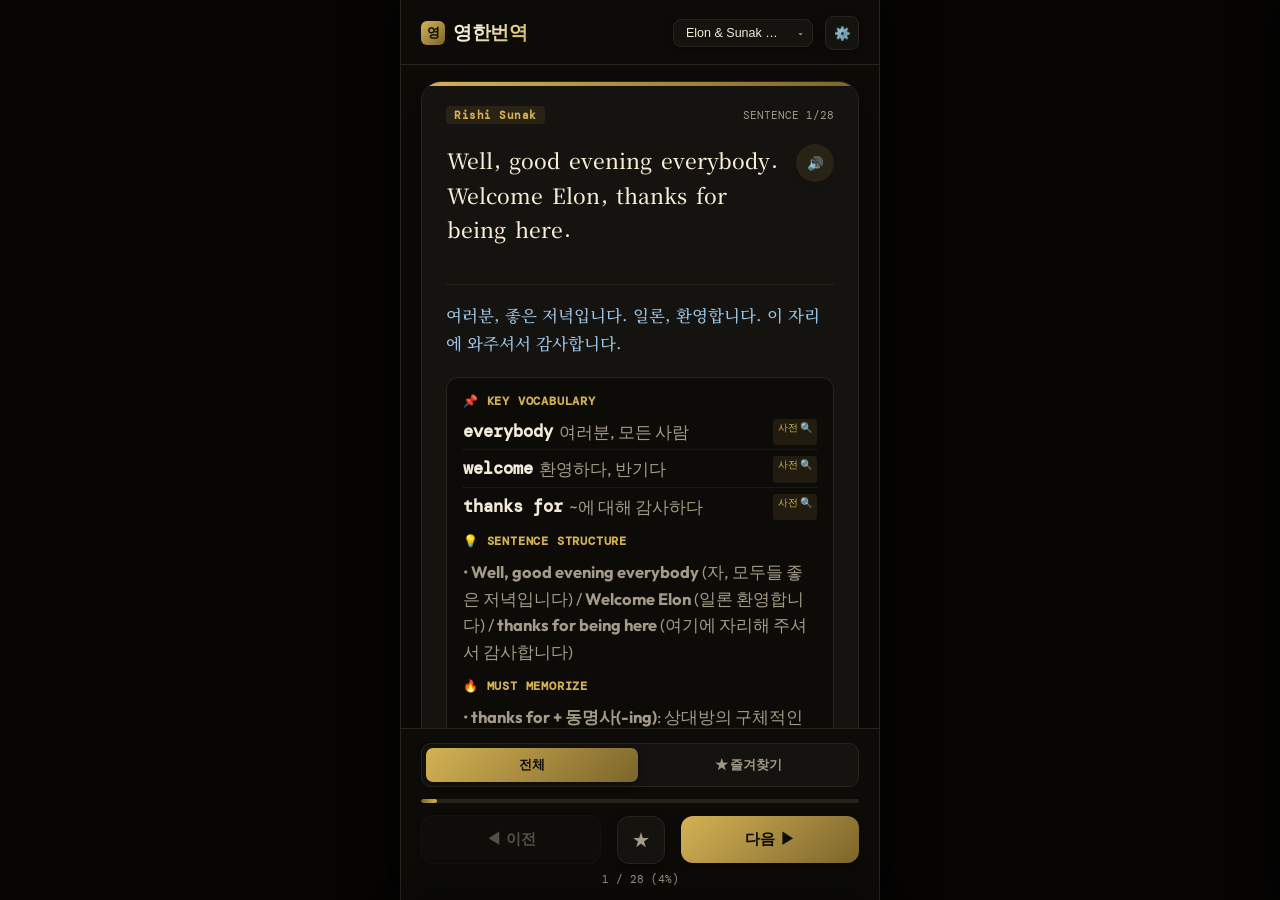
==== index.html @ 8bb88178 "Add user manual and NULMARU attribution" ====
<!DOCTYPE html>
<html lang="ko" data-theme="dark">
<head>
  <meta charset="UTF-8">
  <meta name="viewport" content="width=device-width, initial-scale=1.0, maximum-scale=1.0, user-scalable=no, viewport-fit=cover">
  
  <!-- SEO 및 모바일 웹앱 설정 -->
  <title>영한번역 — 스마트폰용 영어 학습 웹앱</title>
  <meta name="description" content="한 페이지에 한 문장씩, 원어민 발음 듣기와 번역, 상세한 구조 분석 및 필수 암기 단어장으로 영어 회화와 인터뷰를 마스터하는 모바일 학습 앱입니다.">
  <meta name="apple-mobile-web-app-capable" content="yes">
  <meta name="mobile-web-app-capable" content="yes">
  <meta name="apple-mobile-web-app-status-bar-style" content="black-translucent">
  <meta name="apple-mobile-web-app-title" content="영한번역">
  <meta name="theme-color" content="#0c0b08">

  <!-- PWA 매니페스트 및 아이콘 -->
  <link rel="manifest" href="manifest.webmanifest">
  <link rel="apple-touch-icon" href="icon-192.png">
  <link rel="icon" type="image/png" href="icon-192.png">

  <!-- 스타일시트 링크 -->
  <link rel="stylesheet" href="style.css">
</head>
<body>

  <div class="app-container">
    
    <!-- ── 상단 헤더 바 ── -->
    <header>
      <div class="brand">
        <div class="logo-icon">영</div>
        <h1>영한번역</h1>
      </div>
      <div class="header-controls">
        <div class="select-wrapper">
          <select id="file-select" class="file-select" title="학습할 파일 선택">
            <!-- 자바스크립트에서 동적 로드 -->
          </select>
        </div>
        <button id="settings-btn" class="icon-btn" aria-label="설정 열기">
          ⚙️
        </button>
      </div>
    </header>

    <!-- ── 메인 카드 영역 ── -->
    <main id="card-container">
      <article class="study-card" id="study-card">
        <!-- 자바스크립트(app.js)에서 현재 학습 문장 렌더링 -->
      </article>
    </main>

    <!-- ── 하단 고정 제어 바 ── -->
    <footer>
      <!-- 학습 모드 토글 (전체 / 즐겨찾기 복습) -->
      <div class="mode-toggle" id="mode-toggle" role="tablist" aria-label="학습 모드">
        <button class="mode-opt active" data-mode="all" role="tab">전체</button>
        <button class="mode-opt" data-mode="starred" role="tab">★ 즐겨찾기</button>
      </div>

      <!-- 진행률 표시선 -->
      <div class="progress-bar-container">
        <div class="progress-bar" id="progress-bar"></div>
      </div>
      
      <!-- 버튼 그룹 -->
      <div class="navigation-controls">
        <button id="prev-btn" class="nav-btn" aria-label="이전 문장">
          ◀ 이전
        </button>
        <button id="bookmark-btn" class="bookmark-btn" aria-label="문장 즐겨찾기">
          ★
        </button>
        <button id="next-btn" class="nav-btn primary" aria-label="다음 문장">
          다음 ▶
        </button>
      </div>
      
      <!-- 진행률 텍스트 표시 -->
      <div id="progress-text" style="font-family: var(--font-mono); font-size: 11px; text-align: center; color: var(--text-secondary); margin-top: -4px;">
        0 / 0 (0%)
      </div>
    </footer>

    <!-- ── 단어 클릭 시 노출되는 사전 검색 미니 팝업 ── -->
    <div id="word-popup" class="word-popup">
      <div class="word-popup-header">
        <span id="popup-word" class="popup-word">word</span>
        <button id="popup-close" class="popup-close" aria-label="팝업 닫기">&times;</button>
      </div>
      <div class="popup-links">
        <a id="dict-naver" href="#" target="_blank" class="dict-btn">
          Naver 사전 🔍
        </a>
        <a id="dict-cambridge" href="#" target="_blank" class="dict-btn">
          Cambridge 🇬🇧
        </a>
      </div>
    </div>

    <!-- ── 어두운 배경 오버레이 (설정 및 팝업용) ── -->
    <div id="dim-overlay" class="dim-overlay"></div>

    <!-- ── 우측 슬라이드-인 설정 패널 ── -->
    <aside id="settings-panel" class="settings-panel">
      <div class="settings-header">
        <h2>앱 및 학습 설정</h2>
        <button id="close-settings-btn" class="icon-btn" aria-label="설정 닫기">&times;</button>
      </div>
      
      <div class="settings-content">
        <!-- 0. 학습 파일 선택 대시보드 -->
        <div class="setting-group">
          <label>학습할 영어 파일 선택</label>
          <div id="file-list-dashboard" class="file-list-dashboard">
            <!-- 자바스크립트에서 터치용 카드 목록 동적 로드 -->
          </div>
        </div>

        <!-- 0-1. 쉬운 사용자 매뉴얼 -->
        <div class="setting-group">
          <details class="manual-box" open>
            <summary>📘 쉬운 사용자 매뉴얼</summary>
            <div class="manual-content">
              <section>
                <h3>1. 기본 학습</h3>
                <p>한 화면에 영어 문장 하나가 나옵니다. 단어를 눌러 사전을 열고, 🔊 버튼으로 발음을 들으세요.</p>
              </section>
              <section>
                <h3>2. 번역과 설명 보기</h3>
                <p>카드를 누르거나 Space 키를 누르면 한국어 번역과 구조 설명을 볼 수 있습니다. 항상 보려면 아래 설정에서 켜두면 됩니다.</p>
              </section>
              <section>
                <h3>3. 복습하기</h3>
                <p>중요한 문장은 ★로 저장하세요. 하단의 ★ 즐겨찾기 탭에서 저장한 문장만 빠르게 다시 볼 수 있습니다.</p>
              </section>
              <section>
                <h3>4. 새 영어 자료 넣기</h3>
                <p>HTML/JSON/TXT 파일을 업로드하거나, 웹주소를 넣어 핵심 영어 문단을 추출하거나, 영문 텍스트를 직접 붙여넣을 수 있습니다.</p>
              </section>
              <section>
                <h3>5. 자동 보강</h3>
                <p>번역이 없는 영어 자료는 자동으로 한국어 번역과 단어 설명을 보강합니다. 결과가 마음에 들지 않으면 텍스트칸에서 수정한 뒤 저장하세요.</p>
              </section>
            </div>
          </details>
        </div>

        <!-- 1. 테마 선택 -->
        <div class="setting-group">
          <label>앱 테마</label>
          <div class="theme-picker">
            <button class="theme-opt" data-theme="dark">Dark</button>
            <button class="theme-opt" data-theme="light">Light</button>
            <button class="theme-opt" data-theme="sepia">Sepia</button>
          </div>
        </div>

        <!-- 2. 글자 크기 조절 -->
        <div class="setting-group">
          <label>글자 크기</label>
          <div class="slider-container">
            <input type="range" id="font-size-slider" class="range-slider" min="0" max="3" step="1" value="1">
            <span id="font-size-val" class="slider-val">보통</span>
          </div>
        </div>

        <!-- 2-1. 카드 분량 (한 페이지에 담는 영어 분량) -->
        <div class="setting-group">
          <label>한 페이지 분량 (가져온 파일에 적용)</label>
          <div class="slider-container">
            <input type="range" id="card-density-slider" class="range-slider" min="0" max="2" step="1" value="1">
            <span id="card-density-val" class="slider-val">보통</span>
          </div>
          <div style="font-size: 11px; color: var(--text-muted); margin-top: -2px;">
            * 문장 길이·맥락·화자를 고려해 카드 크기를 자동 조정합니다. 기본 인터뷰에는 적용되지 않습니다.
          </div>
        </div>

        <!-- 3. 발음 듣기 속도 -->
        <div class="setting-group">
          <label>영어 듣기 재생 배속</label>
          <div class="slider-container">
            <input type="range" id="tts-speed-slider" class="range-slider" min="0.5" max="2.0" step="0.25" value="1.0">
            <span id="tts-speed-val" class="slider-val">1.00x</span>
          </div>
        </div>

        <!-- 4. 발음 목소리 선택 -->
        <div class="setting-group">
          <label>영어 발음 억양/목소리</label>
          <select id="voice-select" class="settings-select" title="TTS 발음 선택">
            <!-- 자바스크립트에서 영어 권역 발음 자동 색출 -->
          </select>
        </div>

        <!-- 5. 자동 발음 설정 -->
        <div class="setting-group">
          <div class="setting-row">
            <span>새 문장 진입 시 영어 자동 재생</span>
            <label class="switch">
              <input type="checkbox" id="autoplay-toggle">
              <span class="toggle-slider"></span>
            </label>
          </div>
        </div>

        <!-- 6. 번역 항상 표시 설정 -->
        <div class="setting-group">
          <div class="setting-row">
            <span>번역 및 상세 설명 항상 노출</span>
            <label class="switch">
              <input type="checkbox" id="always-show-toggle">
              <span class="toggle-slider"></span>
            </label>
          </div>
        </div>

        <!-- 7. 업로드 자동 보강 설정 -->
        <div class="setting-group">
          <div class="setting-row">
            <span>업로드 시 번역·단어 설명 자동 보강</span>
            <label class="switch">
              <input type="checkbox" id="auto-enrich-toggle">
              <span class="toggle-slider"></span>
            </label>
          </div>
          <div class="setting-row" style="margin-top: 10px;">
            <span>번역 없는 문장은 외부 자동 번역 사용</span>
            <label class="switch">
              <input type="checkbox" id="external-translate-toggle">
              <span class="toggle-slider"></span>
            </label>
          </div>
          <div style="font-size: 11px; color: var(--text-muted); margin-top: 8px; line-height: 1.5;">
            * 이미 번역/설명이 있는 HTML은 그대로 보존합니다. 번역이 없는 영어 문장은 문장 단위로 자동 번역을 시도하고, 핵심 단어·구문 설명은 앱 안에서 보강합니다.
          </div>
        </div>

        <!-- ── 영어 학습 문장 파일 입력 및 임포트 ── -->
        <div class="setting-group" style="margin-top: 10px; padding-top: 20px; border-top: 1px solid var(--border-color);">
          <label>학습용 새 영어 파일 가져오기</label>
          <div class="file-manager-box">
            <!-- 방법 A: 파일 탐색기 업로드 -->
            <label for="file-upload" class="file-input-label">
              📁 HTML / JSON / TXT 파일 가져오기
              <input type="file" id="file-upload" accept=".html,.htm,.json,.txt">
            </label>
            
            <div style="font-size: 11px; color: var(--text-muted); text-align: center; margin: -4px 0 4px;">
              * 전용 HTML, 일반 HTML 문서, JSON, TXT를 그대로 넣을 수 있습니다.
            </div>

            <!-- 방법 B: 웹주소에서 핵심 영어 추출 -->
            <div style="font-size: 12px; color: var(--text-main); font-weight: 700; margin-top: 8px;">
              웹주소에서 핵심 영어 추출
            </div>
            <div class="url-import-row">
              <input id="url-paste" class="url-paste-input" type="url" inputmode="url" placeholder="예: https://www.spacex.com/mission">
              <button id="url-import-btn" class="submit-btn url-import-btn">추출</button>
            </div>
            <div id="url-import-status" class="url-import-status" aria-live="polite">
              * 웹페이지의 핵심 영어 문단을 아래 텍스트칸에 붙여넣습니다. CORS 차단 시 읽기용 텍스트 프록시를 사용합니다.
            </div>

            <!-- 방법 C: 직접 복사 붙여넣기 -->
            <div style="font-size: 12px; color: var(--text-main); font-weight: 700; margin-top: 8px;">
              영문 텍스트 직접 붙여넣기
            </div>
            <textarea id="text-paste" class="text-paste-area" placeholder="영문 기사, 대본, 가사, 문단을 그대로 붙여넣으세요.&#10;웹주소 추출 결과도 여기에 자동으로 들어옵니다.&#10;&#10;번역이 있으면 기존 형식도 가능:&#10;영어 문장 | 한국어 번역 | 단어=뜻;단어2=뜻"></textarea>
            <div style="font-size: 11px; color: var(--text-muted); line-height: 1.5;">
              * 순수 영문만 붙여넣어도 문장/줄 단위 카드로 나누고, 번역·단어 설명을 자동 보강합니다.
            </div>
            <button id="text-submit-btn" class="submit-btn">영문 텍스트로 카드 만들기</button>
          </div>
        </div>

        <!-- 푸터 안내 -->
        <div class="settings-footer-note">
          영한번역 v1.3.4 · Smartphone English Study PWA<br>
          Developer: NULMARU · © 2026 NULMARU<br>
          * Space바(번역보기) / 방향키(이동) / Enter(발음) 단축키 지원
        </div>
      </div>
    </aside>

  </div>

  <!-- 자바스크립트 로딩 -->
  <script src="default_data.js"></script>
  <script src="app.js"></script>
</body>
</html>
---- style.css ----
/* 
 * 영한번역 영어 학습 웹앱 - 프리미엄 모바일 최적화 스타일시트
 */

@import url('https://fonts.googleapis.com/css2?family=DM+Mono:ital,wght@0,400;0,500;1,400&family=Noto+Serif+KR:wght@400;600;700&family=Outfit:wght@300;400;500;600;700&display=swap');

/* ── 디자인 시스템 토큰 (테마별 변수) ── */
:root {
  /* [Dark Theme - Default] */
  --bg-color: #0c0b08;
  --surface-color: #14130f;
  --surface-hover: #1c1a14;
  --border-color: #26241b;
  --border-glow: rgba(212, 178, 84, 0.15);
  --accent-color: #d4b254;
  --accent-dim: #7c652b;
  --accent-light: rgba(212, 178, 84, 0.1);
  --text-primary: #f2ebd9;
  --text-secondary: #a39b88;
  --text-en: #f8eed6;
  --text-ko: #9ec5e6;
  --text-muted: #5e594b;
  --shadow-sm: 0 2px 8px rgba(0, 0, 0, 0.4);
  --shadow-lg: 0 10px 30px rgba(0, 0, 0, 0.6);
  --font-sans: 'Outfit', -apple-system, BlinkMacSystemFont, "Segoe UI", Roboto, sans-serif;
  --font-serif: 'Noto Serif KR', 'Georgia', serif;
  --font-mono: 'DM Mono', monospace;
  --safe-bottom: env(safe-area-inset-bottom, 0px);
  --safe-top: env(safe-area-inset-top, 0px);
}

/* [Light Theme] */
[data-theme="light"] {
  --bg-color: #f7f5f0;
  --surface-color: #ffffff;
  --surface-hover: #fcfbf9;
  --border-color: #e5decb;
  --border-glow: rgba(181, 137, 24, 0.1);
  --accent-color: #b58918;
  --accent-dim: #ebd496;
  --accent-light: rgba(181, 137, 24, 0.08);
  --text-primary: #211d15;
  --text-secondary: #6e6450;
  --text-en: #1c1810;
  --text-ko: #2a577d;
  --text-muted: #9e9581;
  --shadow-sm: 0 2px 8px rgba(0, 0, 0, 0.05);
  --shadow-lg: 0 10px 30px rgba(139, 126, 95, 0.15);
}

/* [Sepia Theme] */
[data-theme="sepia"] {
  --bg-color: #eedebd;
  --surface-color: #f6ebd2;
  --surface-hover: #faedd6;
  --border-color: #dcbfa0;
  --border-glow: rgba(140, 98, 24, 0.15);
  --accent-color: #8c6218;
  --accent-dim: #cba363;
  --accent-light: rgba(140, 98, 24, 0.08);
  --text-primary: #2e2417;
  --text-secondary: #66523c;
  --text-en: #2a1f11;
  --text-ko: #1f4b6d;
  --text-muted: #947e65;
  --shadow-sm: 0 2px 8px rgba(92, 70, 42, 0.08);
  --shadow-lg: 0 10px 30px rgba(92, 70, 42, 0.18);
}

/* ── 기본 레이아웃 및 리셋 ── */
* {
  margin: 0;
  padding: 0;
  box-sizing: border-box;
  -webkit-tap-highlight-color: transparent;
  user-select: none;
}

body {
  background-color: var(--bg-color);
  color: var(--text-primary);
  font-family: var(--font-sans);
  height: 100vh;
  height: 100dvh;
  display: flex;
  flex-direction: column;
  overflow: hidden;
  transition: background-color 0.3s ease, color 0.3s ease;
  position: relative;
}

/* ── 웹앱 컨테이너 및 헤더 ── */
.app-container {
  width: 100%;
  max-width: 480px;
  margin: 0 auto;
  height: 100vh;
  height: 100dvh;
  display: flex;
  flex-direction: column;
  background-color: var(--bg-color);
  border-left: 1px solid var(--border-color);
  border-right: 1px solid var(--border-color);
  position: relative;
  overflow: hidden;
}

header {
  padding: calc(16px + var(--safe-top)) 20px 14px;
  background: linear-gradient(180deg, var(--bg-color) 80%, rgba(0,0,0,0) 100%);
  display: flex;
  justify-content: space-between;
  align-items: center;
  z-index: 10;
  border-bottom: 1px solid var(--border-color);
}

.brand {
  display: flex;
  align-items: center;
  gap: 8px;
}

.logo-icon {
  width: 24px;
  height: 24px;
  background: linear-gradient(135deg, var(--accent-color), var(--accent-dim));
  border-radius: 6px;
  display: flex;
  align-items: center;
  justify-content: center;
  color: var(--bg-color);
  font-weight: 700;
  font-size: 13px;
}

.brand h1 {
  font-size: 19px;
  font-weight: 700;
  letter-spacing: -0.5px;
  background: linear-gradient(135deg, var(--text-primary) 30%, var(--accent-color) 100%);
  -webkit-background-clip: text;
  -webkit-text-fill-color: transparent;
}

.header-controls {
  display: flex;
  align-items: center;
  gap: 12px;
}

.select-wrapper {
  position: relative;
}

.file-select {
  appearance: none;
  background-color: var(--surface-color);
  border: 1px solid var(--border-color);
  color: var(--text-primary);
  padding: 6px 30px 6px 12px;
  font-size: 12.5px;
  font-weight: 500;
  border-radius: 8px;
  outline: none;
  max-width: 140px;
  white-space: nowrap;
  overflow: hidden;
  text-overflow: ellipsis;
  cursor: pointer;
  box-shadow: var(--shadow-sm);
  transition: all 0.2s ease;
}

.file-select:focus {
  border-color: var(--accent-color);
  box-shadow: 0 0 0 2px var(--accent-light);
}

.select-wrapper::after {
  content: "▾";
  position: absolute;
  right: 10px;
  top: 50%;
  transform: translateY(-50%);
  font-size: 10px;
  color: var(--text-secondary);
  pointer-events: none;
}

.icon-btn {
  background: var(--surface-color);
  border: 1px solid var(--border-color);
  color: var(--text-primary);
  width: 34px;
  height: 34px;
  border-radius: 8px;
  display: flex;
  align-items: center;
  justify-content: center;
  cursor: pointer;
  transition: all 0.2s ease;
  box-shadow: var(--shadow-sm);
}

.icon-btn:active {
  transform: scale(0.95);
  background-color: var(--surface-hover);
}

/* ── 메인 카드 스크롤 영역 ── */
main {
  flex: 1;
  overflow-y: auto;
  -webkit-overflow-scrolling: touch;
  padding: 16px 20px 24px;
  display: flex;
  flex-direction: column;
}

.study-card {
  background-color: var(--surface-color);
  border: 1px solid var(--border-color);
  border-radius: 20px;
  padding: 24px;
  min-height: 280px;
  display: flex;
  flex-direction: column;
  flex-shrink: 0;
  box-shadow: var(--shadow-lg);
  position: relative;
  overflow: hidden;
  transition: border-color 0.3s ease, transform 0.3s cubic-bezier(0.16, 1, 0.3, 1);
  margin: auto 0;
}

.study-card::before {
  content: '';
  position: absolute;
  top: 0;
  left: 0;
  width: 100%;
  height: 4px;
  background: linear-gradient(90deg, var(--accent-color), var(--accent-dim));
}

.study-card.fade-out {
  opacity: 0;
  transform: translateY(-10px);
}

.study-card.fade-in {
  opacity: 1;
  transform: translateY(0);
}

.card-header-info {
  display: flex;
  justify-content: space-between;
  align-items: center;
  margin-bottom: 20px;
  font-family: var(--font-mono);
  font-size: 11px;
  color: var(--text-secondary);
}

.speaker-tag {
  background-color: var(--accent-light);
  color: var(--accent-color);
  padding: 2px 8px;
  border-radius: 4px;
  font-weight: 600;
  letter-spacing: 0.5px;
}

/* [섹션 1: 영어 문장] */
.en-section {
  position: relative;
  margin-bottom: 20px;
}

.sentence-en-container {
  display: flex;
  align-items: flex-start;
  gap: 12px;
}

.sentence-en {
  font-size: 21px;
  line-height: 1.6;
  font-family: var(--font-serif);
  color: var(--text-en);
  font-weight: 500;
  flex: 1;
  user-select: text;
}

/* 단어 클릭 모드 */
.word-span {
  display: inline-block;
  cursor: pointer;
  border-bottom: 1px dotted transparent;
  transition: all 0.15s ease;
  padding: 0 1px;
  border-radius: 2px;
}

.word-span:hover {
  background-color: var(--accent-light);
  color: var(--accent-color);
  border-bottom-color: var(--accent-color);
}

.speak-btn {
  background: var(--accent-light);
  border: none;
  color: var(--accent-color);
  width: 38px;
  height: 38px;
  border-radius: 50%;
  display: flex;
  align-items: center;
  justify-content: center;
  cursor: pointer;
  flex-shrink: 0;
  transition: all 0.2s ease;
  box-shadow: 0 2px 6px rgba(0,0,0,0.1);
}

.speak-btn:active {
  transform: scale(0.9);
  background-color: var(--accent-color);
  color: var(--surface-color);
}

.speak-btn.speaking {
  background-color: rgba(255, 77, 77, 0.15);
  color: #ff4d4d;
  animation: pulse-ring 1.5s infinite;
}

@keyframes pulse-ring {
  0% {
    box-shadow: 0 0 0 0 rgba(255, 77, 77, 0.4);
  }
  70% {
    box-shadow: 0 0 0 10px rgba(255, 77, 77, 0);
  }
  100% {
    box-shadow: 0 0 0 0 rgba(255, 77, 77, 0);
  }
}

/* [트리거: 번역보기 버튼] */
.reveal-trigger {
  margin: 10px 0;
  width: 100%;
  background: linear-gradient(135deg, var(--surface-hover), var(--surface-color));
  border: 1px dashed var(--border-color);
  color: var(--text-secondary);
  font-size: 14px;
  font-weight: 500;
  padding: 16px;
  border-radius: 12px;
  cursor: pointer;
  transition: all 0.25s cubic-bezier(0.4, 0, 0.2, 1);
  display: flex;
  align-items: center;
  justify-content: center;
  gap: 8px;
}

.reveal-trigger:active, .reveal-trigger:hover {
  border-color: var(--accent-color);
  color: var(--accent-color);
  background-color: var(--accent-light);
}

.study-card.revealed .reveal-trigger {
  display: none;
}

/* [결과 콘텐츠 박스] */
.revealed-content {
  display: none;
  opacity: 0;
  transform: translateY(10px);
  transition: all 0.3s ease;
}

.study-card.revealed .revealed-content {
  display: block;
  opacity: 1;
  transform: translateY(0);
}

.divider {
  height: 1px;
  background-color: var(--border-color);
  margin: 16px 0;
}

/* [섹션 2: 한글 번역] */
.ko-section {
  margin-bottom: 20px;
}

.sentence-ko {
  font-size: 16.5px;
  line-height: 1.7;
  color: var(--text-ko);
  font-family: var(--font-serif);
  font-weight: 500;
  user-select: text;
}

/* [섹션 3: 상세 설명] */
.notes-section {
  background-color: var(--bg-color);
  border: 1px solid var(--border-color);
  border-radius: 12px;
  padding: 14px 16px;
  font-size: inherit;
  line-height: 1.6;
}

.notes-section h3 {
  font-size: 12px;
  color: var(--accent-color);
  text-transform: uppercase;
  letter-spacing: 0.8px;
  margin-bottom: 8px;
  font-family: var(--font-mono);
}

.words-list {
  display: flex;
  flex-direction: column;
  gap: 6px;
  margin-bottom: 12px;
}

.word-item {
  display: flex;
  flex-wrap: wrap;
  gap: 6px;
  border-bottom: 1px dotted var(--border-color);
  padding-bottom: 4px;
}

.word-item:last-child {
  border-bottom: none;
  padding-bottom: 0;
}

.word-name {
  font-weight: 600;
  color: var(--text-primary);
  font-family: var(--font-mono);
}

.word-meaning {
  color: var(--text-secondary);
}

.dict-link {
  font-size: 10px;
  color: var(--accent-color);
  text-decoration: none;
  background-color: var(--accent-light);
  padding: 1px 5px;
  border-radius: 3px;
  margin-left: auto;
  font-weight: 500;
}

.dict-link:active {
  background-color: var(--accent-color);
  color: var(--surface-color);
}

.grammar-notes, .idiom-notes {
  margin-top: 10px;
  padding-top: 10px;
  border-top: 1px solid var(--border-color);
  color: var(--text-secondary);
  user-select: text;
}

/* [단어 사전 미니 팝업] */
.word-popup {
  position: fixed;
  bottom: 0;
  left: 50%;
  transform: translate(-50%, 100%);
  width: 100%;
  max-width: 480px;
  background-color: var(--surface-color);
  border-top: 2px solid var(--accent-color);
  border-radius: 20px 20px 0 0;
  box-shadow: 0 -10px 30px rgba(0,0,0,0.3);
  padding: 20px;
  z-index: 100;
  transition: transform 0.3s cubic-bezier(0.16, 1, 0.3, 1);
}

.word-popup.active {
  transform: translate(-50%, 0);
}

.word-popup-header {
  display: flex;
  justify-content: space-between;
  align-items: center;
  margin-bottom: 16px;
}

.popup-word {
  font-size: 20px;
  font-weight: 700;
  color: var(--accent-color);
}

.popup-close {
  background: none;
  border: none;
  color: var(--text-secondary);
  font-size: 22px;
  cursor: pointer;
}

.popup-links {
  display: grid;
  grid-template-columns: 1fr 1fr;
  gap: 12px;
}

.dict-btn {
  display: flex;
  align-items: center;
  justify-content: center;
  gap: 8px;
  padding: 12px;
  background-color: var(--bg-color);
  border: 1px solid var(--border-color);
  color: var(--text-primary);
  border-radius: 10px;
  text-decoration: none;
  font-size: 13.5px;
  font-weight: 500;
  transition: all 0.2s ease;
}

.dict-btn:active {
  background-color: var(--accent-light);
  border-color: var(--accent-color);
}

.dim-overlay {
  position: fixed;
  inset: 0;
  background-color: rgba(0, 0, 0, 0.5);
  opacity: 0;
  pointer-events: none;
  z-index: 90;
  transition: opacity 0.3s ease;
}

.dim-overlay.active {
  opacity: 1;
  pointer-events: auto;
}

/* ── 하단 컨트롤 바 ── */
footer {
  position: relative;
  background: var(--bg-color);
  padding: 14px 20px calc(14px + var(--safe-bottom));
  display: flex;
  flex-direction: column;
  gap: 12px;
  z-index: 10;
  border-top: 1px solid var(--border-color);
}

/* 진행 바 */
.progress-bar-container {
  width: 100%;
  height: 4px;
  background-color: var(--border-color);
  border-radius: 2px;
  overflow: hidden;
  position: relative;
}

.progress-bar {
  height: 100%;
  width: 0%;
  background: linear-gradient(90deg, var(--accent-dim), var(--accent-color));
  border-radius: 2px;
  transition: width 0.3s cubic-bezier(0.4, 0, 0.2, 1);
}

.navigation-controls {
  display: flex;
  justify-content: space-between;
  align-items: center;
  gap: 16px;
}

.nav-btn {
  flex: 1;
  background-color: var(--surface-color);
  border: 1px solid var(--border-color);
  color: var(--text-primary);
  padding: 14px 20px;
  font-size: 15px;
  font-weight: 600;
  border-radius: 12px;
  cursor: pointer;
  transition: all 0.2s ease;
  display: flex;
  align-items: center;
  justify-content: center;
  gap: 8px;
  box-shadow: var(--shadow-sm);
}

.nav-btn:active {
  transform: scale(0.97);
  background-color: var(--surface-hover);
}

.nav-btn.primary {
  background: linear-gradient(135deg, var(--accent-color), var(--accent-dim));
  color: var(--bg-color);
  border: none;
}

.nav-btn.primary:active {
  background: var(--accent-dim);
}

.nav-btn:disabled {
  opacity: 0.3;
  pointer-events: none;
}

.bookmark-btn {
  background-color: var(--surface-color);
  border: 1px solid var(--border-color);
  color: var(--text-secondary);
  width: 48px;
  height: 48px;
  border-radius: 12px;
  display: flex;
  align-items: center;
  justify-content: center;
  cursor: pointer;
  transition: all 0.2s ease;
  font-size: 18px;
  box-shadow: var(--shadow-sm);
}

.bookmark-btn:active {
  transform: scale(0.95);
}

.bookmark-btn.active {
  color: #ffb703;
  border-color: rgba(255, 183, 3, 0.3);
  background-color: rgba(255, 183, 3, 0.05);
}

/* ── 설정 모달 윈도우 (Slide-in) ── */
.settings-panel {
  position: fixed;
  top: 0;
  right: 0;
  width: 85%;
  max-width: 380px;
  height: 100%;
  background-color: var(--surface-color);
  box-shadow: -10px 0 30px rgba(0, 0, 0, 0.5);
  z-index: 110;
  transform: translateX(100%);
  transition: transform 0.3s cubic-bezier(0.16, 1, 0.3, 1);
  display: flex;
  flex-direction: column;
}

.settings-panel.active {
  transform: translateX(0);
}

.settings-header {
  padding: calc(20px + var(--safe-top)) 20px 16px;
  border-bottom: 1px solid var(--border-color);
  display: flex;
  justify-content: space-between;
  align-items: center;
}

.settings-header h2 {
  font-size: 18px;
  font-weight: 700;
}

.settings-content {
  flex: 1;
  overflow-y: auto;
  padding: 20px;
  display: flex;
  flex-direction: column;
  gap: 24px;
}

.setting-group {
  display: flex;
  flex-direction: column;
  gap: 8px;
}

.setting-group label {
  font-size: 12.5px;
  font-weight: 600;
  color: var(--text-secondary);
  text-transform: uppercase;
  letter-spacing: 0.8px;
}

.setting-row {
  display: flex;
  justify-content: space-between;
  align-items: center;
  padding: 6px 0;
}

.setting-row span {
  font-size: 14.5px;
  font-weight: 500;
}

/* [테마 선택기] */
.theme-picker {
  display: grid;
  grid-template-columns: repeat(3, 1fr);
  gap: 8px;
  background-color: var(--bg-color);
  padding: 4px;
  border-radius: 8px;
  border: 1px solid var(--border-color);
}

.theme-opt {
  border: none;
  background: none;
  color: var(--text-secondary);
  padding: 8px 4px;
  font-size: 12px;
  font-weight: 600;
  border-radius: 6px;
  cursor: pointer;
  transition: all 0.2s ease;
}

.theme-opt.active {
  background-color: var(--surface-color);
  color: var(--accent-color);
  box-shadow: var(--shadow-sm);
}

/* [폰트 크기 슬라이더 / 목소리 배속] */
.slider-container {
  display: flex;
  align-items: center;
  gap: 12px;
}

.range-slider {
  flex: 1;
  height: 4px;
  background-color: var(--bg-color);
  border-radius: 2px;
  outline: none;
  appearance: none;
  accent-color: var(--accent-color);
}

.slider-val {
  font-family: var(--font-mono);
  font-size: 12px;
  color: var(--text-secondary);
  min-width: 32px;
  text-align: right;
}

/* [토글 스위치] */
.switch {
  position: relative;
  display: inline-block;
  width: 44px;
  height: 24px;
}

.switch input {
  opacity: 0;
  width: 0;
  height: 0;
}

.toggle-slider {
  position: absolute;
  cursor: pointer;
  inset: 0;
  background-color: var(--bg-color);
  border: 1px solid var(--border-color);
  transition: .25s;
  border-radius: 24px;
}

.toggle-slider:before {
  position: absolute;
  content: "";
  height: 16px;
  width: 16px;
  left: 3px;
  bottom: 3px;
  background-color: var(--text-secondary);
  transition: .25s;
  border-radius: 50%;
}

input:checked + .toggle-slider {
  background-color: var(--accent-light);
  border-color: var(--accent-color);
}

input:checked + .toggle-slider:before {
  transform: translateX(20px);
  background-color: var(--accent-color);
}

/* [설정 선택창] */
.settings-select {
  background-color: var(--bg-color);
  border: 1px solid var(--border-color);
  color: var(--text-primary);
  padding: 8px 12px;
  font-size: 13.5px;
  border-radius: 8px;
  outline: none;
  cursor: pointer;
  width: 100%;
}

.settings-select:focus {
  border-color: var(--accent-color);
}

/* [사용자 매뉴얼] */
.manual-box {
  background: linear-gradient(135deg, var(--bg-color), rgba(224, 184, 90, 0.08));
  border: 1px solid var(--border-color);
  border-radius: 12px;
  overflow: hidden;
}

.manual-box summary {
  padding: 12px 14px;
  color: var(--text-primary);
  font-size: 13px;
  font-weight: 700;
  cursor: pointer;
  list-style: none;
}

.manual-box summary::-webkit-details-marker {
  display: none;
}

.manual-box summary::after {
  content: "열기/닫기";
  float: right;
  color: var(--text-muted);
  font-size: 10px;
  font-weight: 500;
}

.manual-content {
  display: grid;
  gap: 8px;
  padding: 0 12px 12px;
}

.manual-content section {
  background-color: var(--surface-color);
  border: 1px solid var(--border-color);
  border-radius: 10px;
  padding: 10px;
}

.manual-content h3 {
  margin: 0 0 4px;
  color: var(--accent-color);
  font-size: 12px;
}

.manual-content p {
  margin: 0;
  color: var(--text-secondary);
  font-size: 11.5px;
  line-height: 1.55;
}

/* [파일 임포트 구역] */
.file-manager-box {
  display: flex;
  flex-direction: column;
  gap: 12px;
}

.file-input-label {
  display: flex;
  align-items: center;
  justify-content: center;
  gap: 8px;
  padding: 14px;
  background-color: var(--bg-color);
  border: 1px dashed var(--border-color);
  color: var(--text-secondary);
  border-radius: 10px;
  font-size: 13px;
  font-weight: 500;
  cursor: pointer;
  transition: all 0.2s ease;
}

.file-input-label:active {
  border-color: var(--accent-color);
  color: var(--accent-color);
  background-color: var(--accent-light);
}

.file-input-label input[type="file"] {
  display: none;
}

.url-import-row {
  display: grid;
  grid-template-columns: 1fr auto;
  gap: 8px;
}

.url-paste-input {
  background-color: var(--bg-color);
  border: 1px solid var(--border-color);
  color: var(--text-primary);
  padding: 10px;
  font-size: 12.5px;
  border-radius: 8px;
  outline: none;
  font-family: inherit;
  min-width: 0;
}

.url-paste-input:focus {
  border-color: var(--accent-color);
}

.url-import-btn {
  min-width: 74px;
}

.url-import-status {
  font-size: 11px;
  color: var(--text-muted);
  line-height: 1.5;
}

.url-import-status.success {
  color: var(--accent-color);
}

.url-import-status.error {
  color: #ff9f8f;
}

.text-paste-area {
  background-color: var(--bg-color);
  border: 1px solid var(--border-color);
  color: var(--text-primary);
  padding: 10px;
  font-size: 12.5px;
  border-radius: 8px;
  resize: vertical;
  height: 80px;
  outline: none;
  font-family: inherit;
}

.text-paste-area:focus {
  border-color: var(--accent-color);
}

.submit-btn {
  background-color: var(--accent-color);
  color: var(--bg-color);
  border: none;
  padding: 10px;
  font-weight: 600;
  font-size: 13px;
  border-radius: 8px;
  cursor: pointer;
  transition: all 0.2s ease;
}

.submit-btn:active {
  background-color: var(--accent-dim);
}

.settings-footer-note {
  font-size: 11px;
  color: var(--text-muted);
  text-align: center;
  margin-top: auto;
  padding-top: 20px;
}

/* ── 학습 파일 선택 대시보드 UI/UX ── */
.file-list-dashboard {
  display: flex;
  flex-direction: column;
  gap: 10px;
  max-height: 200px;
  overflow-y: auto;
  padding-right: 4px;
  margin-bottom: 6px;
  -webkit-overflow-scrolling: touch;
}

/* 스크롤바 커스터마이징 */
.file-list-dashboard::-webkit-scrollbar {
  width: 4px;
}
.file-list-dashboard::-webkit-scrollbar-track {
  background: var(--bg-color);
}
.file-list-dashboard::-webkit-scrollbar-thumb {
  background: var(--border-color);
  border-radius: 2px;
}

.file-item-card {
  display: flex;
  justify-content: space-between;
  align-items: center;
  padding: 12px 14px;
  background-color: var(--bg-color);
  border: 1px solid var(--border-color);
  border-radius: 12px;
  cursor: pointer;
  transition: all 0.25s cubic-bezier(0.16, 1, 0.3, 1);
  position: relative;
  overflow: hidden;
}

.file-item-card::before {
  content: '';
  position: absolute;
  left: 0;
  top: 0;
  height: 100%;
  width: 3px;
  background-color: transparent;
  transition: background-color 0.2s ease;
}

.file-item-card:active {
  transform: scale(0.98);
}

.file-item-card.active {
  border-color: var(--accent-color);
  background-color: var(--accent-light);
}

.file-item-card.active::before {
  background-color: var(--accent-color);
}

.file-item-info {
  display: flex;
  flex-direction: column;
  gap: 3px;
  flex: 1;
  min-width: 0; /* text-overflow 작동 보장 */
}

.file-item-title {
  font-size: 13.5px;
  font-weight: 600;
  color: var(--text-primary);
  white-space: nowrap;
  overflow: hidden;
  text-overflow: ellipsis;
}

.file-item-meta {
  font-size: 11px;
  color: var(--text-secondary);
  font-family: var(--font-mono);
  display: flex;
  align-items: center;
  gap: 6px;
}

.file-item-badge {
  background-color: var(--border-color);
  color: var(--text-secondary);
  padding: 1px 5px;
  border-radius: 4px;
  font-size: 9px;
  font-weight: 500;
  letter-spacing: 0.3px;
}

.file-item-card.active .file-item-badge {
  background-color: var(--accent-color);
  color: var(--bg-color);
}

.file-delete-btn {
  background: none;
  border: none;
  color: var(--text-muted);
  cursor: pointer;
  padding: 6px;
  font-size: 14px;
  display: flex;
  align-items: center;
  justify-content: center;
  border-radius: 6px;
  transition: all 0.2s ease;
  margin-left: 8px;
}

.file-delete-btn:hover, .file-delete-btn:active {
  color: #ff4d4d;
  background-color: rgba(255, 77, 77, 0.1);
}

/* ── 폰트 크기 변경 클래스 연동 ── */
.font-sm .sentence-en { font-size: 18px; }
.font-sm .sentence-ko, .font-sm .notes-section { font-size: 14.5px; }

.font-md .sentence-en { font-size: 21px; }
.font-md .sentence-ko, .font-md .notes-section { font-size: 16.5px; }

.font-lg .sentence-en { font-size: 24px; }
.font-lg .sentence-ko, .font-lg .notes-section { font-size: 19px; }

.font-xl .sentence-en { font-size: 28px; }
.font-xl .sentence-ko, .font-xl .notes-section { font-size: 22px; }

/* ── 학습 모드 토글 (전체 / 즐겨찾기 복습) ── */
.mode-toggle {
  display: grid;
  grid-template-columns: 1fr 1fr;
  gap: 4px;
  background-color: var(--surface-color);
  padding: 4px;
  border-radius: 10px;
  border: 1px solid var(--border-color);
}

.mode-opt {
  border: none;
  background: none;
  color: var(--text-secondary);
  padding: 8px 4px;
  font-size: 12.5px;
  font-weight: 600;
  border-radius: 7px;
  cursor: pointer;
  transition: all 0.2s ease;
  font-family: var(--font-sans);
}

.mode-opt.active {
  background: linear-gradient(135deg, var(--accent-color), var(--accent-dim));
  color: var(--bg-color);
  box-shadow: var(--shadow-sm);
}

/* ── 단어 클릭 키보드 포커스 표시 ── */
.word-span:focus-visible {
  outline: 2px solid var(--accent-color);
  outline-offset: 1px;
  background-color: var(--accent-light);
  color: var(--accent-color);
}

/* ── 빈 상태 (복습 모드인데 별표 0개) ── */
.empty-state {
  display: flex;
  flex-direction: column;
  align-items: center;
  justify-content: center;
  text-align: center;
  gap: 12px;
  padding: 20px 8px;
  margin: auto 0;
}

.empty-state .empty-emoji {
  font-size: 40px;
  color: var(--accent-color);
  opacity: 0.85;
}

.empty-state h3 {
  font-size: 17px;
  color: var(--text-primary);
  font-weight: 700;
}

.empty-state p {
  font-size: 14px;
  line-height: 1.6;
  color: var(--text-secondary);
}

.empty-state .reveal-trigger {
  margin-top: 8px;
  max-width: 260px;
}

/* ── 비활성화된 별표 버튼 ── */
.bookmark-btn:disabled {
  opacity: 0.35;
  pointer-events: none;
}

/* ── 데스크톱 뷰포트 센터링 ── */
@media (min-width: 481px) {
  body {
    background-color: #060504;
  }
  .app-container {
    box-shadow: 0 0 40px rgba(0, 0, 0, 0.8);
  }
  .dim-overlay {
    max-width: 480px;
    margin: 0 auto;
  }
}
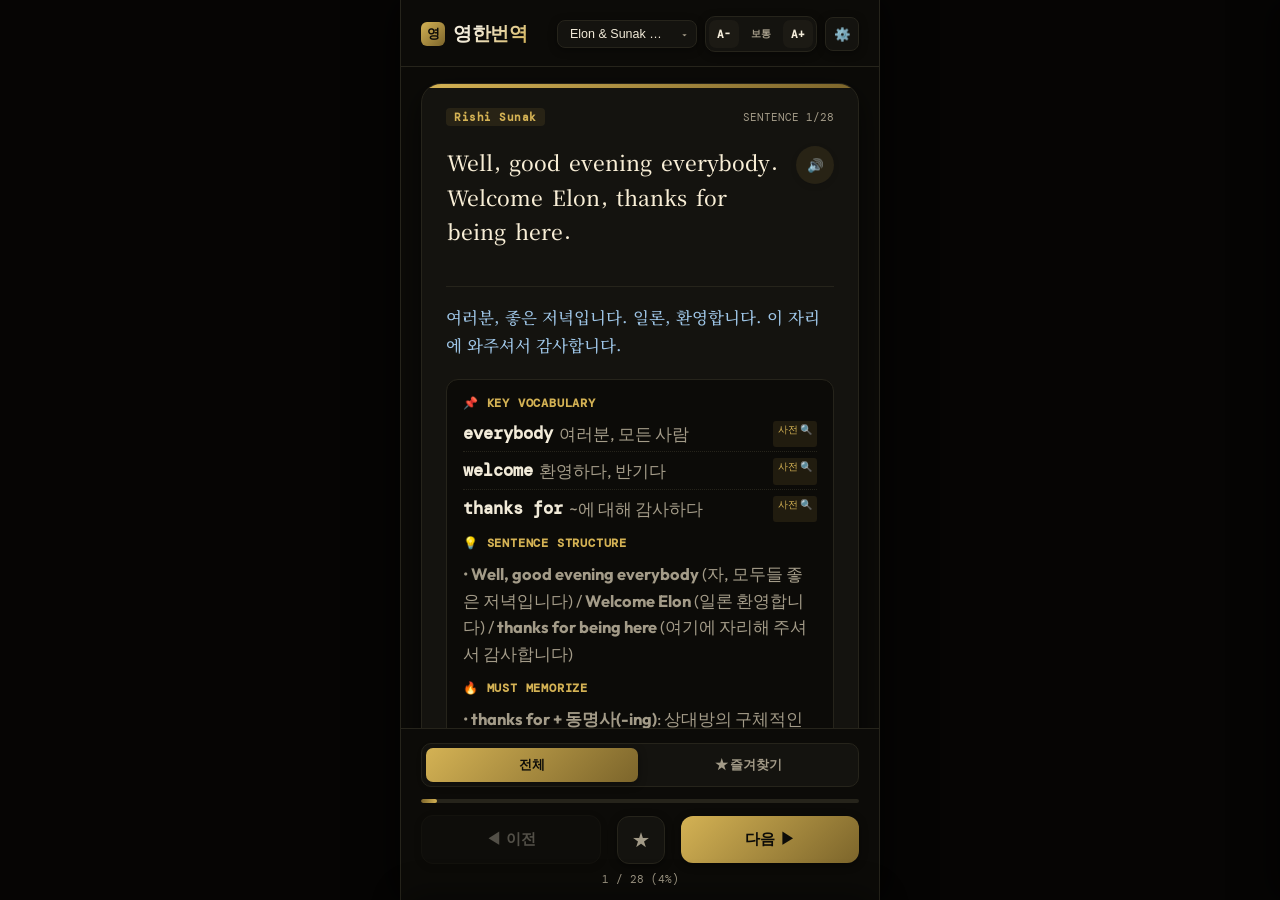
==== commit 62d4c7cc: "Add quick font controls" ====
--- a/index.html
+++ b/index.html
@@ -37,6 +37,11 @@
             <!-- 자바스크립트에서 동적 로드 -->
           </select>
         </div>
+        <div class="font-quick-controls" aria-label="주 화면 글자 크기 조절">
+          <button id="font-decrease-btn" class="font-quick-btn" type="button" aria-label="글자 작게">A-</button>
+          <span id="font-size-quick-label" class="font-quick-label" aria-live="polite">보통</span>
+          <button id="font-increase-btn" class="font-quick-btn" type="button" aria-label="글자 크게">A+</button>
+        </div>
         <button id="settings-btn" class="icon-btn" aria-label="설정 열기">
           ⚙️
         </button>
@@ -277,7 +282,7 @@
 
         <!-- 푸터 안내 -->
         <div class="settings-footer-note">
-          영한번역 v1.3.4 · Smartphone English Study PWA<br>
+          영한번역 v1.3.8 · Smartphone English Study PWA<br>
           Developer: NULMARU · © 2026 NULMARU<br>
           * Space바(번역보기) / 방향키(이동) / Enter(발음) 단축키 지원
         </div>
--- a/style.css
+++ b/style.css
@@ -146,7 +146,7 @@
 .header-controls {
   display: flex;
   align-items: center;
-  gap: 12px;
+  gap: 8px;
 }
 
 .select-wrapper {
@@ -206,6 +206,49 @@
 .icon-btn:active {
   transform: scale(0.95);
   background-color: var(--surface-hover);
+}
+
+.font-quick-controls {
+  display: grid;
+  grid-template-columns: 30px minmax(38px, auto) 30px;
+  align-items: center;
+  gap: 3px;
+  padding: 3px;
+  border: 1px solid var(--border-color);
+  border-radius: 10px;
+  background: var(--surface-color);
+  box-shadow: var(--shadow-sm);
+}
+
+.font-quick-btn {
+  width: 30px;
+  height: 28px;
+  border: 0;
+  border-radius: 7px;
+  background: var(--surface-hover);
+  color: var(--text-primary);
+  font-family: var(--font-mono);
+  font-size: 11px;
+  font-weight: 700;
+  cursor: pointer;
+}
+
+.font-quick-btn:active:not(:disabled) {
+  transform: scale(0.94);
+}
+
+.font-quick-btn:disabled {
+  opacity: 0.35;
+  cursor: not-allowed;
+}
+
+.font-quick-label {
+  min-width: 38px;
+  color: var(--text-secondary);
+  font-size: 10px;
+  font-weight: 700;
+  text-align: center;
+  white-space: nowrap;
 }
 
 /* ── 메인 카드 스크롤 영역 ── */
@@ -1163,6 +1206,25 @@
 .font-xl .sentence-en { font-size: 28px; }
 .font-xl .sentence-ko, .font-xl .notes-section { font-size: 22px; }
 
+@media (max-width: 430px) {
+  .header-controls {
+    gap: 6px;
+  }
+
+  .file-select {
+    max-width: 112px;
+    padding-left: 10px;
+  }
+
+  .font-quick-controls {
+    grid-template-columns: 28px 28px;
+  }
+
+  .font-quick-label {
+    display: none;
+  }
+}
+
 /* ── 학습 모드 토글 (전체 / 즐겨찾기 복습) ── */
 .mode-toggle {
   display: grid;
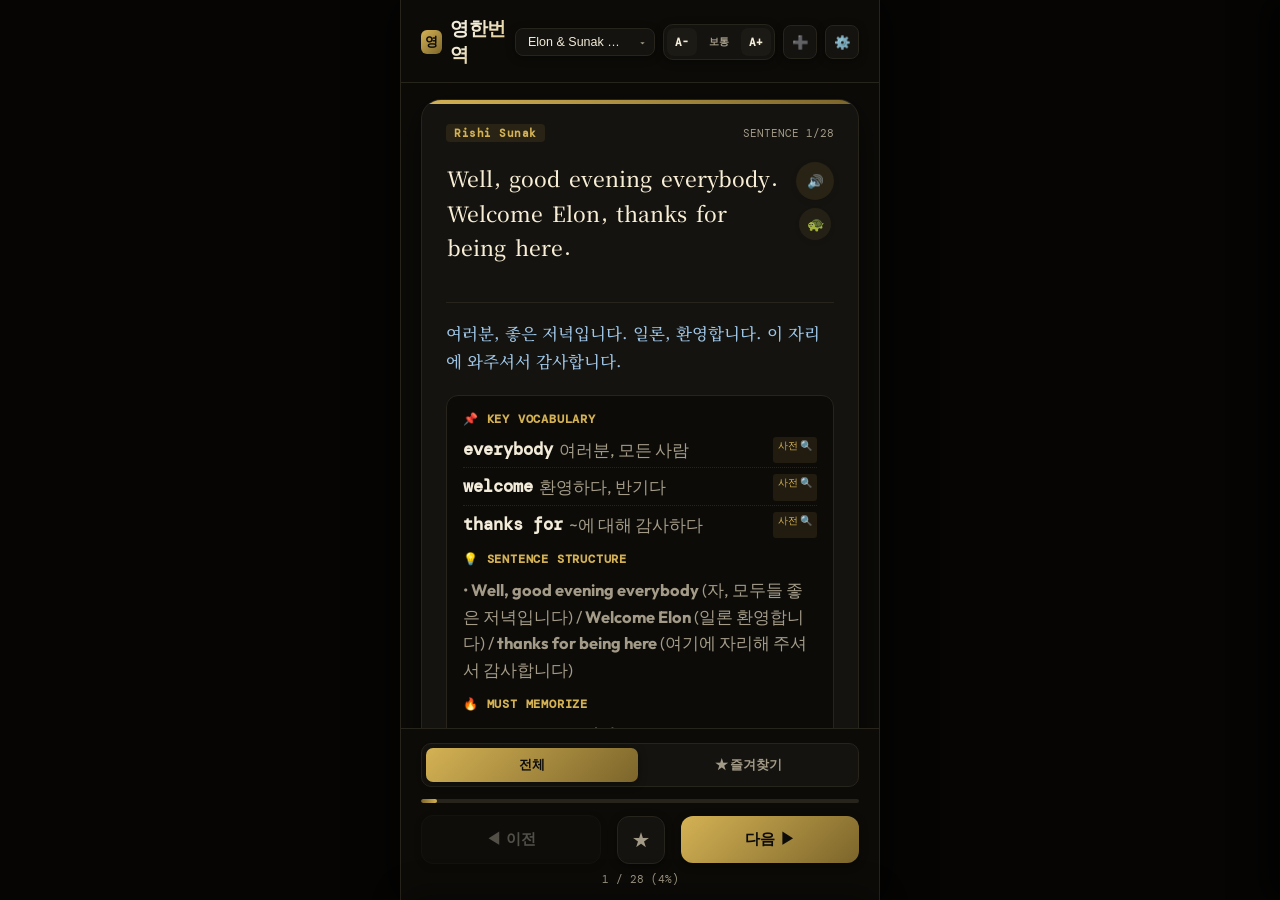
==== commit b4370530: "v2.0.0: AI 학습 카드(Gemini) · 유튜브 자막(youtubetotext.ai) · 관심분야 추천 · TTS 개선 - 새 자료 전용 패널(➕): 유튜브/웹 URL 자동" ====
--- a/index.html
+++ b/index.html
@@ -42,6 +42,9 @@
           <span id="font-size-quick-label" class="font-quick-label" aria-live="polite">보통</span>
           <button id="font-increase-btn" class="font-quick-btn" type="button" aria-label="글자 크게">A+</button>
         </div>
+        <button id="import-btn" class="icon-btn" aria-label="새 학습 자료 만들기">
+          ➕
+        </button>
         <button id="settings-btn" class="icon-btn" aria-label="설정 열기">
           ⚙️
         </button>
@@ -92,6 +95,10 @@
       <div class="word-popup-header">
         <span id="popup-word" class="popup-word">word</span>
         <button id="popup-close" class="popup-close" aria-label="팝업 닫기">&times;</button>
+      </div>
+      <div id="popup-ai-section" class="popup-ai-section">
+        <button id="popup-ai-btn" class="dict-btn popup-ai-btn" type="button">✨ AI 문맥 뜻 보기</button>
+        <div id="popup-ai-result" class="popup-ai-result" aria-live="polite"></div>
       </div>
       <div class="popup-links">
         <a id="dict-naver" href="#" target="_blank" class="dict-btn">
@@ -106,6 +113,60 @@
     <!-- ── 어두운 배경 오버레이 (설정 및 팝업용) ── -->
     <div id="dim-overlay" class="dim-overlay"></div>
 
+    <!-- ── 새 학습 자료 만들기 패널 ── -->
+    <aside id="import-panel" class="settings-panel">
+      <div class="settings-header">
+        <h2>새 학습 자료 만들기</h2>
+        <button id="close-import-btn" class="icon-btn" aria-label="패널 닫기">&times;</button>
+      </div>
+
+      <div class="settings-content">
+        <!-- 1단계: 주소 입력 (웹/유튜브 자동 인식) -->
+        <div class="setting-group">
+          <label>1단계 — 웹주소 또는 유튜브 주소 입력</label>
+          <div class="url-import-row">
+            <input id="url-paste" class="url-paste-input" type="url" inputmode="url"
+                   placeholder="기사 URL 또는 https://youtube.com/watch?v=...">
+            <button id="url-import-btn" class="submit-btn url-import-btn">추출</button>
+          </div>
+          <div id="url-import-status" class="url-import-status" aria-live="polite">
+            * 유튜브 주소는 youtubetotext.ai 자막으로, 일반 웹주소는 본문 추출로 자동 처리됩니다.
+          </div>
+        </div>
+
+        <!-- 2단계: 텍스트 확인 및 카드 생성 -->
+        <div class="setting-group">
+          <label>2단계 — 영문 텍스트 확인 (직접 붙여넣기도 가능)</label>
+          <textarea id="text-paste" class="text-paste-area"
+                    placeholder="추출된 영문이 여기에 들어옵니다.&#10;영문 기사, 대본, 가사를 직접 붙여넣어도 됩니다."></textarea>
+          <button id="text-submit-btn" class="submit-btn">🤖 AI 학습 카드 만들기</button>
+          <div id="import-progress" class="url-import-status" aria-live="polite">
+            * Gemini API 키가 있으면 AI가 번역·단어·구문 해설까지 만들어 줍니다. 키가 없으면 기본 방식으로 만듭니다.
+          </div>
+        </div>
+
+        <!-- 파일 업로드 -->
+        <div class="setting-group">
+          <label>파일에서 가져오기</label>
+          <label for="file-upload" class="file-input-label">
+            📁 HTML / JSON / TXT 파일 가져오기
+            <input type="file" id="file-upload" accept=".html,.htm,.json,.txt">
+          </label>
+        </div>
+
+        <!-- AI 추천 학습 자료 -->
+        <div class="setting-group" style="padding-top: 16px; border-top: 1px solid var(--border-color);">
+          <label>🎯 관심분야 AI 추천 자료</label>
+          <input id="interest-input" class="url-paste-input" type="text"
+                 placeholder="관심분야 입력 (예: 우주, AI, 테슬라, 경제)">
+          <button id="recommend-btn" class="submit-btn" style="margin-top: 8px;">오늘의 추천 학습 글 생성</button>
+          <div id="recommend-status" class="url-import-status" aria-live="polite">
+            * 관심분야와 영어 수준에 맞는 독해 지문을 AI가 새로 써서 카드로 만들어 줍니다.
+          </div>
+        </div>
+      </div>
+    </aside>
+
     <!-- ── 우측 슬라이드-인 설정 패널 ── -->
     <aside id="settings-panel" class="settings-panel">
       <div class="settings-header">
@@ -140,12 +201,12 @@
                 <p>중요한 문장은 ★로 저장하세요. 하단의 ★ 즐겨찾기 탭에서 저장한 문장만 빠르게 다시 볼 수 있습니다.</p>
               </section>
               <section>
-                <h3>4. 새 영어 자료 넣기</h3>
-                <p>HTML/JSON/TXT 파일을 업로드하거나, 웹주소를 넣어 핵심 영어 문단을 추출하거나, 영문 텍스트를 직접 붙여넣을 수 있습니다.</p>
-              </section>
-              <section>
-                <h3>5. 자동 보강</h3>
-                <p>번역이 없는 영어 자료는 자동으로 한국어 번역과 단어 설명을 보강합니다. 결과가 마음에 들지 않으면 텍스트칸에서 수정한 뒤 저장하세요.</p>
+                <h3>4. 새 영어 자료 넣기 (➕ 버튼)</h3>
+                <p>상단 ➕ 버튼을 누르면 새 자료 패널이 열립니다. 유튜브 주소를 넣으면 자막을, 일반 웹주소를 넣으면 본문을 추출하고, 영문 텍스트를 직접 붙여넣을 수도 있습니다.</p>
+              </section>
+              <section>
+                <h3>5. AI 카드 생성과 추천</h3>
+                <p>설정에 Gemini API 키를 넣으면 AI가 번역·단어 뜻·구문 해설을 만들어 주고, 관심분야에 맞는 오늘의 학습 글도 생성할 수 있습니다. 키가 없으면 기본 자동 보강 방식으로 동작합니다.</p>
               </section>
             </div>
           </details>
@@ -242,47 +303,35 @@
           </div>
         </div>
 
-        <!-- ── 영어 학습 문장 파일 입력 및 임포트 ── -->
+        <!-- ── AI / API 키 설정 ── -->
         <div class="setting-group" style="margin-top: 10px; padding-top: 20px; border-top: 1px solid var(--border-color);">
-          <label>학습용 새 영어 파일 가져오기</label>
-          <div class="file-manager-box">
-            <!-- 방법 A: 파일 탐색기 업로드 -->
-            <label for="file-upload" class="file-input-label">
-              📁 HTML / JSON / TXT 파일 가져오기
-              <input type="file" id="file-upload" accept=".html,.htm,.json,.txt">
-            </label>
-            
-            <div style="font-size: 11px; color: var(--text-muted); text-align: center; margin: -4px 0 4px;">
-              * 전용 HTML, 일반 HTML 문서, JSON, TXT를 그대로 넣을 수 있습니다.
-            </div>
-
-            <!-- 방법 B: 웹주소에서 핵심 영어 추출 -->
-            <div style="font-size: 12px; color: var(--text-main); font-weight: 700; margin-top: 8px;">
-              웹주소에서 핵심 영어 추출
-            </div>
-            <div class="url-import-row">
-              <input id="url-paste" class="url-paste-input" type="url" inputmode="url" placeholder="예: https://www.spacex.com/mission">
-              <button id="url-import-btn" class="submit-btn url-import-btn">추출</button>
-            </div>
-            <div id="url-import-status" class="url-import-status" aria-live="polite">
-              * 웹페이지의 핵심 영어 문단을 아래 텍스트칸에 붙여넣습니다. CORS 차단 시 읽기용 텍스트 프록시를 사용합니다.
-            </div>
-
-            <!-- 방법 C: 직접 복사 붙여넣기 -->
-            <div style="font-size: 12px; color: var(--text-main); font-weight: 700; margin-top: 8px;">
-              영문 텍스트 직접 붙여넣기
-            </div>
-            <textarea id="text-paste" class="text-paste-area" placeholder="영문 기사, 대본, 가사, 문단을 그대로 붙여넣으세요.&#10;웹주소 추출 결과도 여기에 자동으로 들어옵니다.&#10;&#10;번역이 있으면 기존 형식도 가능:&#10;영어 문장 | 한국어 번역 | 단어=뜻;단어2=뜻"></textarea>
-            <div style="font-size: 11px; color: var(--text-muted); line-height: 1.5;">
-              * 순수 영문만 붙여넣어도 문장/줄 단위 카드로 나누고, 번역·단어 설명을 자동 보강합니다.
-            </div>
-            <button id="text-submit-btn" class="submit-btn">영문 텍스트로 카드 만들기</button>
-          </div>
+          <label>AI / API 키 설정</label>
+          <div class="key-input-stack">
+            <input id="gemini-key-input" class="url-paste-input" type="password" autocomplete="off"
+                   placeholder="Google AI Studio (Gemini) API 키">
+            <input id="ytt-key-input" class="url-paste-input" type="password" autocomplete="off"
+                   placeholder="youtubetotext.ai API 키">
+          </div>
+          <div style="font-size: 11px; color: var(--text-muted); margin-top: 8px; line-height: 1.5;">
+            * 키는 이 기기 브라우저에만 저장됩니다.<br>
+            * Gemini 키: <strong>aistudio.google.com</strong> → Get API Key에서 발급.<br>
+            * Gemini 키가 있으면 AI 카드 생성·문맥 단어 뜻·추천 자료 기능이 켜집니다.
+          </div>
+        </div>
+
+        <!-- ── 영어 수준 설정 ── -->
+        <div class="setting-group">
+          <label>내 영어 수준 (AI 카드·추천에 반영)</label>
+          <select id="level-select" class="settings-select" title="영어 수준 선택">
+            <option value="beginner">초급 — 쉬운 단어, 친절한 해설</option>
+            <option value="intermediate">중급 — 일반 기사/인터뷰 수준</option>
+            <option value="advanced">고급 — 관용 표현, 뉘앙스 중심</option>
+          </select>
         </div>
 
         <!-- 푸터 안내 -->
         <div class="settings-footer-note">
-          영한번역 v1.3.8 · Smartphone English Study PWA<br>
+          영한번역 v2.0.0 · Smartphone English Study PWA<br>
           Developer: NULMARU · © 2026 NULMARU<br>
           * Space바(번역보기) / 방향키(이동) / Enter(발음) 단축키 지원
         </div>
@@ -293,6 +342,7 @@
 
   <!-- 자바스크립트 로딩 -->
   <script src="default_data.js"></script>
+  <script src="ai.js"></script>
   <script src="app.js"></script>
 </body>
 </html>
--- a/style.css
+++ b/style.css
@@ -1317,3 +1317,65 @@
     margin: 0 auto;
   }
 }
+
+/* ═══════════════════════════════════════════════
+   v2.0.0 — AI 카드 / 유튜브 / 추천 / TTS 개선 UI
+   ═══════════════════════════════════════════════ */
+
+/* ── 듣기 버튼 스택 (기본 + 느리게) ── */
+.speak-btn-stack {
+  display: flex;
+  flex-direction: column;
+  gap: 8px;
+  flex-shrink: 0;
+}
+
+.speak-btn.slow {
+  width: 32px;
+  height: 32px;
+  font-size: 14px;
+  opacity: 0.85;
+  align-self: center;
+}
+
+/* ── 단어 팝업: AI 문맥 뜻 ── */
+.popup-ai-section {
+  margin-bottom: 14px;
+}
+
+.popup-ai-btn {
+  width: 100%;
+  cursor: pointer;
+  font-family: inherit;
+}
+
+.popup-ai-btn:disabled {
+  opacity: 0.6;
+  pointer-events: none;
+}
+
+.popup-ai-result {
+  font-size: 13.5px;
+  line-height: 1.6;
+  color: var(--text-primary);
+  margin-top: 10px;
+}
+
+.popup-ai-result:empty {
+  display: none;
+}
+
+.popup-ai-result strong {
+  color: var(--accent-color);
+}
+
+/* ── 설정: API 키 입력 스택 ── */
+.key-input-stack {
+  display: flex;
+  flex-direction: column;
+  gap: 8px;
+}
+
+.key-input-stack .url-paste-input {
+  width: 100%;
+}
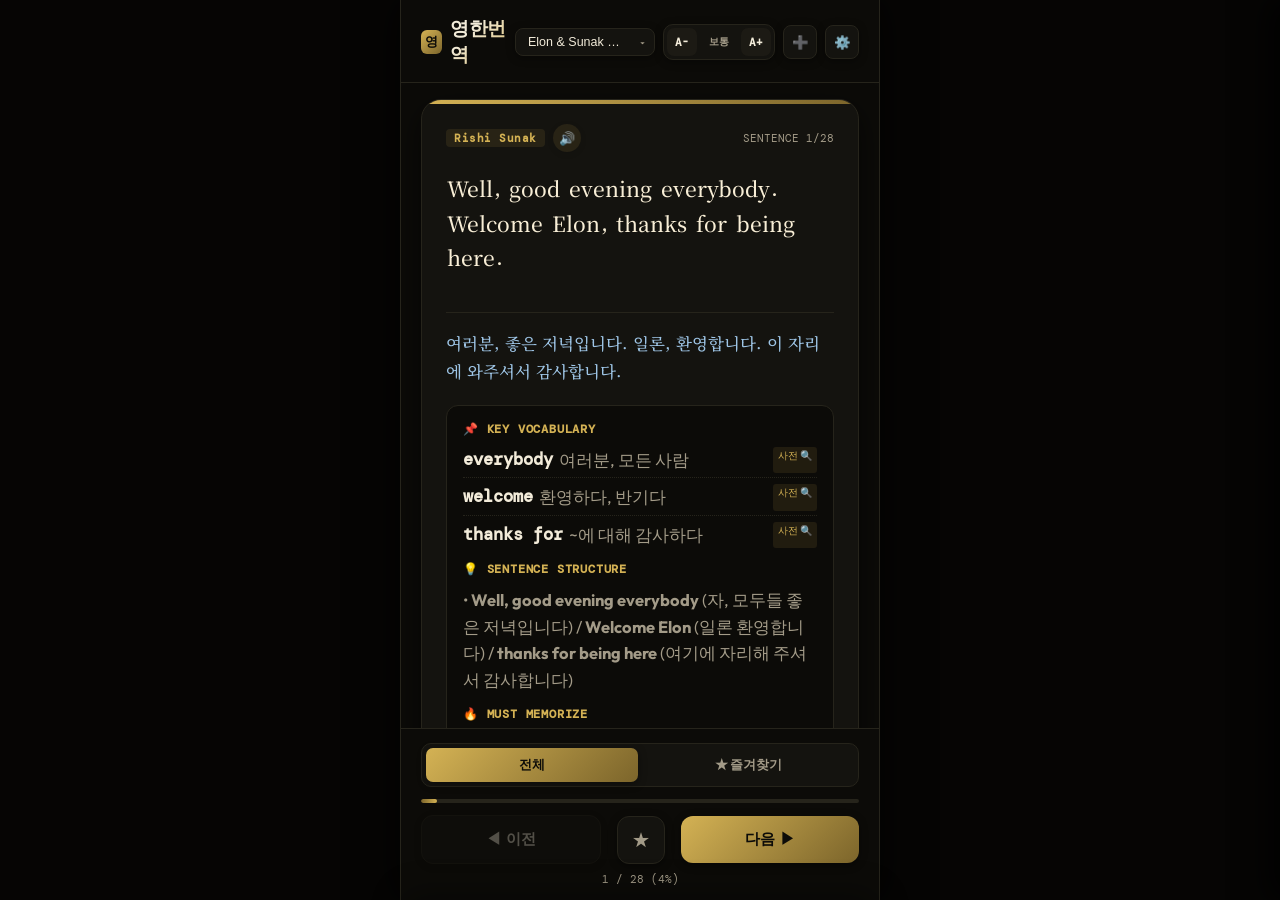
==== commit c536809b: "v2.1.0: ElevenLabs 원어민 TTS · 카드 분량 자동(AI) · 발음 버튼 화자 옆 통합 - 발음 버튼: 2개(🔊/🐢) → 카드 상단 화자 태그 옆 1개로 통합 (재" ====
--- a/index.html
+++ b/index.html
@@ -235,11 +235,11 @@
         <div class="setting-group">
           <label>한 페이지 분량 (가져온 파일에 적용)</label>
           <div class="slider-container">
-            <input type="range" id="card-density-slider" class="range-slider" min="0" max="2" step="1" value="1">
-            <span id="card-density-val" class="slider-val">보통</span>
+            <input type="range" id="card-density-slider" class="range-slider" min="0" max="3" step="1" value="0">
+            <span id="card-density-val" class="slider-val">자동 (AI 추천)</span>
           </div>
           <div style="font-size: 11px; color: var(--text-muted); margin-top: -2px;">
-            * 문장 길이·맥락·화자를 고려해 카드 크기를 자동 조정합니다. 기본 인터뷰에는 적용되지 않습니다.
+            * 자동: AI가 글 전체의 맥락과 학습 분량을 보고 카드 단위를 스스로 정합니다. 짧게/보통/길게는 고정 분량입니다. 기본 인터뷰에는 적용되지 않습니다.
           </div>
         </div>
 
@@ -311,12 +311,22 @@
                    placeholder="Google AI Studio (Gemini) API 키">
             <input id="ytt-key-input" class="url-paste-input" type="password" autocomplete="off"
                    placeholder="youtubetotext.ai API 키">
+            <input id="eleven-key-input" class="url-paste-input" type="password" autocomplete="off"
+                   placeholder="ElevenLabs API 키 (원어민급 발음)">
           </div>
           <div style="font-size: 11px; color: var(--text-muted); margin-top: 8px; line-height: 1.5;">
             * 키는 이 기기 브라우저에만 저장됩니다.<br>
-            * Gemini 키: <strong>aistudio.google.com</strong> → Get API Key에서 발급.<br>
-            * Gemini 키가 있으면 AI 카드 생성·문맥 단어 뜻·추천 자료 기능이 켜집니다.
-          </div>
+            * Gemini 키: <strong>aistudio.google.com</strong> → Get API Key에서 발급 — AI 카드·문맥 뜻·추천 기능.<br>
+            * ElevenLabs 키가 있으면 발음 듣기가 원어민급 AI 음성으로 바뀝니다 (없으면 기기 내장 음성).
+          </div>
+        </div>
+
+        <!-- ── ElevenLabs 목소리 선택 ── -->
+        <div class="setting-group" id="eleven-voice-group" style="display: none;">
+          <label>ElevenLabs 목소리</label>
+          <select id="eleven-voice-select" class="settings-select" title="ElevenLabs 음성 선택">
+            <!-- 키 입력 시 계정 음성 목록 자동 로드 -->
+          </select>
         </div>
 
         <!-- ── 영어 수준 설정 ── -->
@@ -331,7 +341,7 @@
 
         <!-- 푸터 안내 -->
         <div class="settings-footer-note">
-          영한번역 v2.0.0 · Smartphone English Study PWA<br>
+          영한번역 v2.1.0 · Smartphone English Study PWA<br>
           Developer: NULMARU · © 2026 NULMARU<br>
           * Space바(번역보기) / 방향키(이동) / Enter(발음) 단축키 지원
         </div>
--- a/style.css
+++ b/style.css
@@ -1322,20 +1322,17 @@
    v2.0.0 — AI 카드 / 유튜브 / 추천 / TTS 개선 UI
    ═══════════════════════════════════════════════ */
 
-/* ── 듣기 버튼 스택 (기본 + 느리게) ── */
-.speak-btn-stack {
-  display: flex;
-  flex-direction: column;
+/* ── 카드 상단(화자 옆) 듣기 버튼 ── */
+.speaker-row {
+  display: flex;
+  align-items: center;
   gap: 8px;
-  flex-shrink: 0;
-}
-
-.speak-btn.slow {
-  width: 32px;
-  height: 32px;
-  font-size: 14px;
-  opacity: 0.85;
-  align-self: center;
+}
+
+.speak-btn.header-speak {
+  width: 28px;
+  height: 28px;
+  font-size: 13px;
 }
 
 /* ── 단어 팝업: AI 문맥 뜻 ── */
